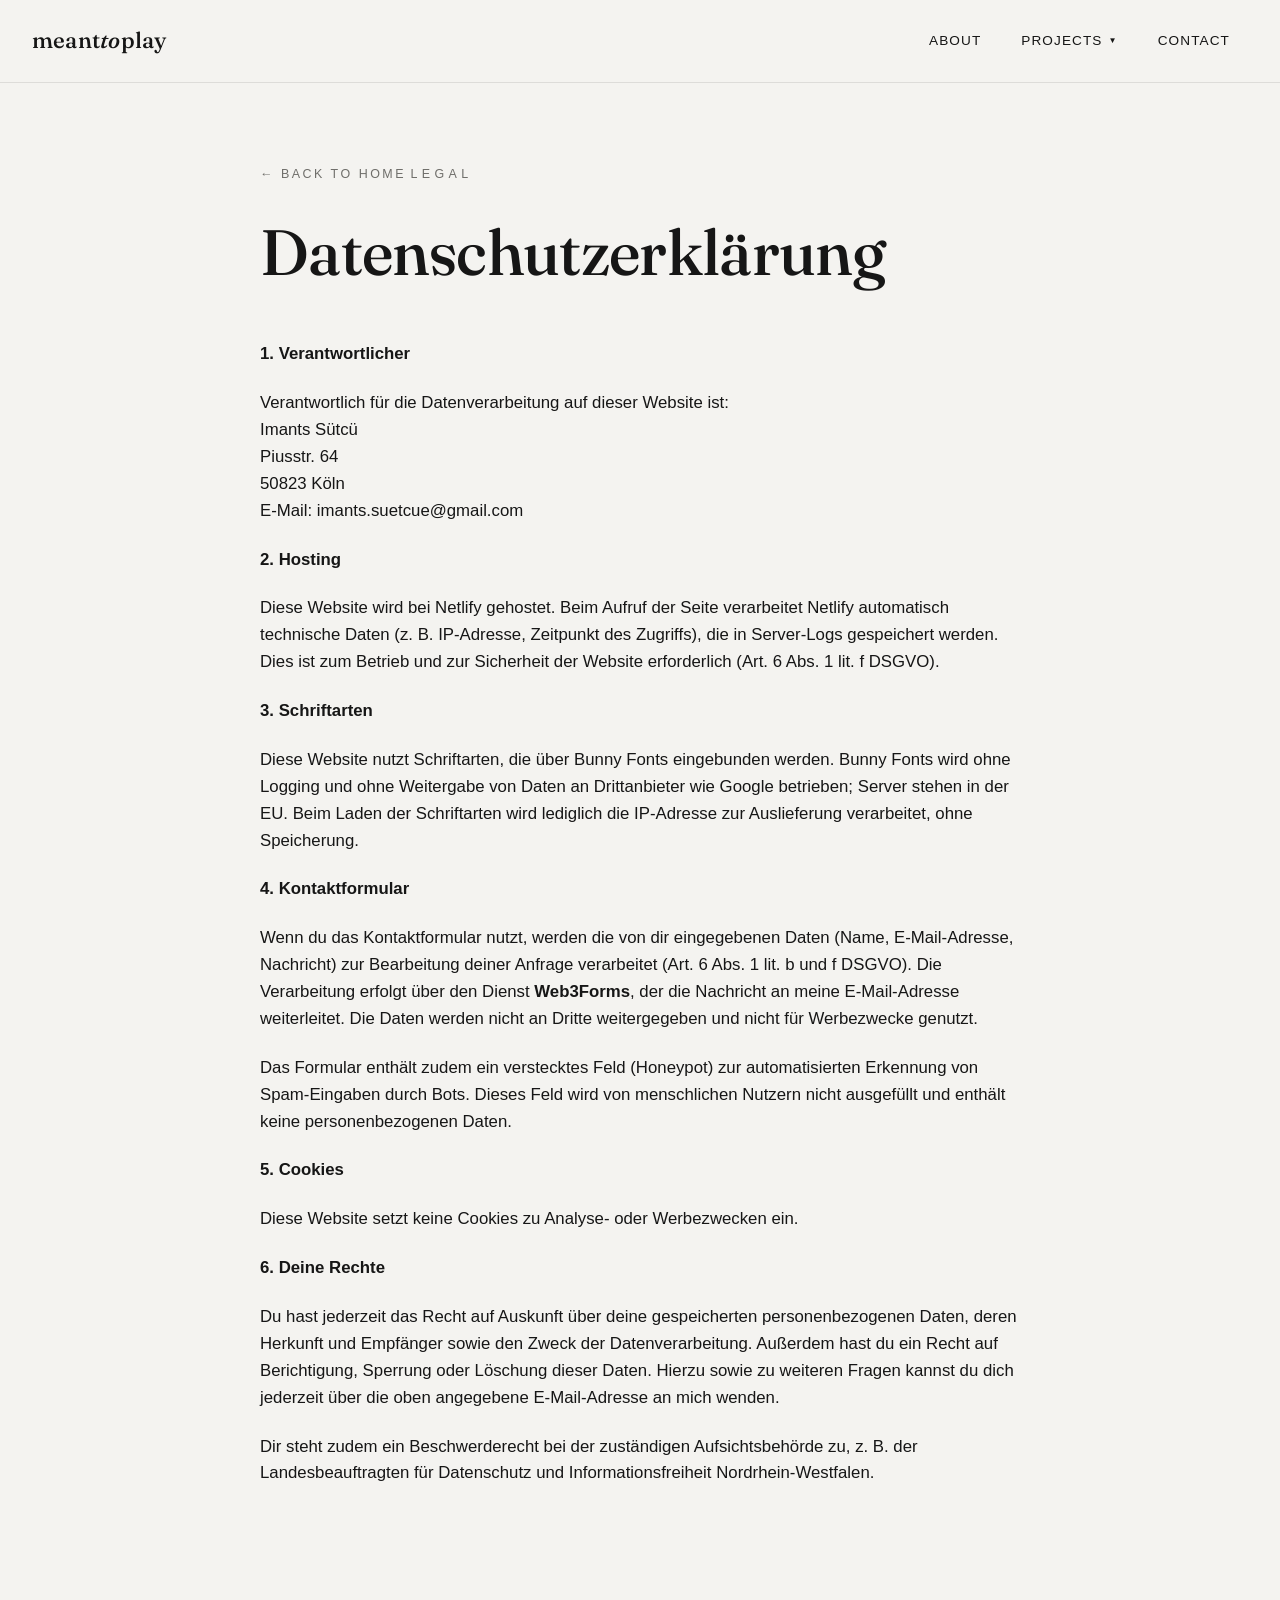
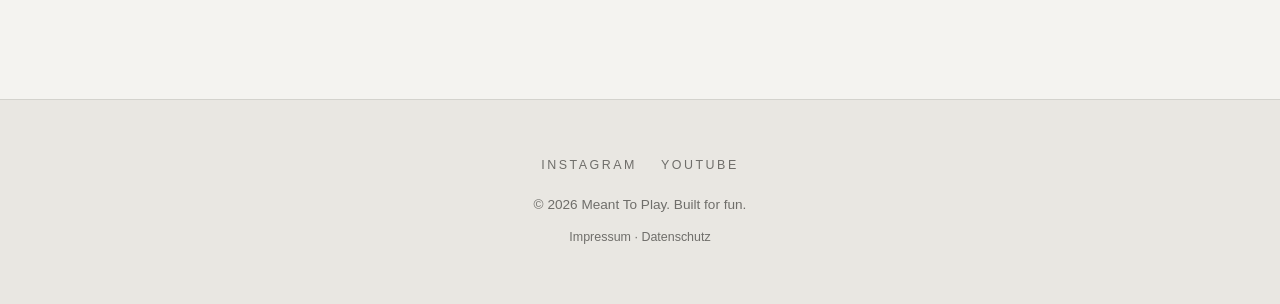
==== datenschutz.html @ 46ada6c0 "Add Impressum and Datenschutz pages, switch to privacy-friendly font CDN Adds legal pages required f" ====
<!DOCTYPE html>
<html lang="de">
<head>
<meta charset="UTF-8">
<meta name="viewport" content="width=device-width, initial-scale=1.0">
<title>Datenschutz · Meant To Play</title>
<meta name="robots" content="noindex">
<link rel="preconnect" href="https://fonts.bunny.net">
<link href="https://fonts.bunny.net/css?family=work-sans:300,400,500|fraunces:300i,500" rel="stylesheet">
<link rel="stylesheet" href="css/style.css">
</head>
<body>

<header class="site-header scrolled">
  <nav class="nav">
    <a href="index.html#top" class="logo">meant<span>to</span>play</a>
    <button class="nav-toggle" aria-label="Toggle menu" aria-expanded="false">&#9776;</button>
    <ul class="nav-links">
      <li><a href="index.html#about">About</a></li>
      <li>
        <button class="dropdown-toggle" aria-haspopup="true" aria-expanded="false">
          Projects <span class="caret">&#9660;</span>
        </button>
        <ul class="dropdown">
          <li><a href="projects/pokerface.html">Pokerface</a></li>
          <li><a href="projects/the-intern.html">The Intern</a></li>
        </ul>
      </li>
      <li><a href="index.html#contact">Contact</a></li>
    </ul>
  </nav>
</header>

<main>
  <section class="project-hero">
    <div class="container">
      <div class="project-hero-inner">
        <a href="index.html#top" class="back-link">&#8592; Back to home</a>
        <span class="eyebrow">Legal</span>
        <h1>Datenschutzerkl&auml;rung</h1>
      </div>
    </div>
  </section>

  <section>
    <div class="container">
      <div class="project-content">

        <p><strong>1. Verantwortlicher</strong></p>
        <p>
          Verantwortlich f&uuml;r die Datenverarbeitung auf dieser Website ist:<br>
          Imants S&uuml;tc&uuml;<br>
          Piusstr. 64<br>
          50823 K&ouml;ln<br>
          E-Mail: imants.suetcue@gmail.com
        </p>

        <p><strong>2. Hosting</strong></p>
        <p>Diese Website wird bei Netlify gehostet. Beim Aufruf der Seite verarbeitet Netlify automatisch technische Daten (z. B. IP-Adresse, Zeitpunkt des Zugriffs), die in Server-Logs gespeichert werden. Dies ist zum Betrieb und zur Sicherheit der Website erforderlich (Art. 6 Abs. 1 lit. f DSGVO).</p>

        <p><strong>3. Schriftarten</strong></p>
        <p>Diese Website nutzt Schriftarten, die &uuml;ber Bunny Fonts eingebunden werden. Bunny Fonts wird ohne Logging und ohne Weitergabe von Daten an Drittanbieter wie Google betrieben; Server stehen in der EU. Beim Laden der Schriftarten wird lediglich die IP-Adresse zur Auslieferung verarbeitet, ohne Speicherung.</p>

        <p><strong>4. Kontaktformular</strong></p>
        <p>Wenn du das Kontaktformular nutzt, werden die von dir eingegebenen Daten (Name, E-Mail-Adresse, Nachricht) zur Bearbeitung deiner Anfrage verarbeitet (Art. 6 Abs. 1 lit. b und f DSGVO). Die Verarbeitung erfolgt &uuml;ber den Dienst <strong>Web3Forms</strong>, der die Nachricht an meine E-Mail-Adresse weiterleitet. Die Daten werden nicht an Dritte weitergegeben und nicht f&uuml;r Werbezwecke genutzt.</p>
        <p>Das Formular enth&auml;lt zudem ein verstecktes Feld (Honeypot) zur automatisierten Erkennung von Spam-Eingaben durch Bots. Dieses Feld wird von menschlichen Nutzern nicht ausgef&uuml;llt und enth&auml;lt keine personenbezogenen Daten.</p>

        <p><strong>5. Cookies</strong></p>
        <p>Diese Website setzt keine Cookies zu Analyse- oder Werbezwecken ein.</p>

        <p><strong>6. Deine Rechte</strong></p>
        <p>Du hast jederzeit das Recht auf Auskunft &uuml;ber deine gespeicherten personenbezogenen Daten, deren Herkunft und Empf&auml;nger sowie den Zweck der Datenverarbeitung. Au&szlig;erdem hast du ein Recht auf Berichtigung, Sperrung oder L&ouml;schung dieser Daten. Hierzu sowie zu weiteren Fragen kannst du dich jederzeit &uuml;ber die oben angegebene E-Mail-Adresse an mich wenden.</p>
        <p>Dir steht zudem ein Beschwerderecht bei der zust&auml;ndigen Aufsichtsbeh&ouml;rde zu, z. B. der Landesbeauftragten f&uuml;r Datenschutz und Informationsfreiheit Nordrhein-Westfalen.</p>

      </div>
    </div>
  </section>
</main>

<footer class="site-footer">
  <div class="container">
    <div class="socials">
      <a href="https://www.instagram.com/imantssuetcue?igsh=MXR2cmdhZXhpb3UwZQ%3D%3D&amp;utm_source=qr" target="_blank" rel="noopener">Instagram</a>
      <a href="https://www.youtube.com/@imantssuetcue" target="_blank" rel="noopener">YouTube</a>
    </div>
    <p>&copy; <span id="year"></span> Meant To Play. Built for fun.</p>
    <p class="legal-links"><a href="impressum.html">Impressum</a> &middot; <a href="datenschutz.html">Datenschutz</a></p>
  </div>
</footer>

<script src="js/main.js"></script>
</body>
</html>
---- css/style.css ----
:root {
  --color-bg: #f4f3f0;
  --color-bg-alt: #e9e7e2;
  --color-text: #161616;
  --color-muted: #6f6e6a;
  --color-line: rgba(22, 22, 22, 0.1);
  --max-width: 1100px;
  --radius: 4px;
  --transition: 0.3s ease;
}

* {
  box-sizing: border-box;
  margin: 0;
  padding: 0;
}

html {
  scroll-behavior: smooth;
}

body {
  font-family: 'Work Sans', sans-serif;
  font-weight: 300;
  color: var(--color-text);
  background: var(--color-bg);
  line-height: 1.6;
  -webkit-font-smoothing: antialiased;
}

h1, h2, h3, h4 {
  font-family: 'Fraunces', serif;
  font-weight: 500;
  line-height: 1.1;
  letter-spacing: -0.01em;
}

a {
  color: inherit;
  text-decoration: none;
}

img {
  max-width: 100%;
  display: block;
}

.container {
  max-width: var(--max-width);
  margin: 0 auto;
  padding: 0 24px;
}

/* ---------- Header / Nav ---------- */

.site-header {
  position: fixed;
  top: 0;
  left: 0;
  right: 0;
  z-index: 100;
  transition: background var(--transition), border-color var(--transition);
  border-bottom: 1px solid transparent;
}

.site-header.scrolled {
  background: rgba(244, 243, 240, 0.9);
  backdrop-filter: blur(10px);
  border-bottom: 1px solid var(--color-line);
}

.nav {
  display: flex;
  align-items: center;
  justify-content: space-between;
  padding: 22px 32px;
  width: 100%;
}

.logo {
  font-family: 'Fraunces', serif;
  font-weight: 500;
  font-size: 1.4rem;
  letter-spacing: 0.01em;
  color: #fff;
  transition: color var(--transition);
}

.logo span {
  font-style: italic;
}

.site-header.scrolled .logo {
  color: var(--color-text);
}

.nav-links {
  display: flex;
  align-items: center;
  gap: 4px;
  list-style: none;
}

.nav-links > li {
  position: relative;
}

.nav-links > li > a,
.nav-links > li > button {
  display: inline-flex;
  align-items: center;
  gap: 6px;
  padding: 8px 18px;
  font-weight: 400;
  font-size: 0.85rem;
  letter-spacing: 0.08em;
  text-transform: uppercase;
  border-radius: 999px;
  transition: background var(--transition), color var(--transition);
  background: none;
  border: none;
  font-family: inherit;
  cursor: pointer;
  color: #fff;
}

.site-header.scrolled .nav-links > li > a,
.site-header.scrolled .nav-links > li > button {
  color: var(--color-text);
}

.nav-links > li > a:hover,
.nav-links > li > button:hover,
.nav-links > li.open > button {
  background: rgba(255, 255, 255, 0.12);
}

.site-header.scrolled .nav-links > li > a:hover,
.site-header.scrolled .nav-links > li > button:hover,
.site-header.scrolled .nav-links > li.open > button {
  background: rgba(22, 22, 22, 0.06);
}

.nav-links .caret {
  font-size: 0.6em;
  transition: transform var(--transition);
}

.nav-links > li.open .caret {
  transform: rotate(180deg);
}

/* Dropdown */

.dropdown {
  position: absolute;
  top: calc(100% + 8px);
  left: 50%;
  transform: translateX(-50%) translateY(8px);
  min-width: 200px;
  background: var(--color-text);
  border-radius: var(--radius);
  box-shadow: 0 12px 30px rgba(0, 0, 0, 0.25);
  padding: 8px;
  list-style: none;
  opacity: 0;
  visibility: hidden;
  transition: opacity var(--transition), transform var(--transition), visibility var(--transition);
}

.nav-links > li.open .dropdown,
.nav-links > li:hover .dropdown,
.nav-links > li:focus-within .dropdown {
  opacity: 1;
  visibility: visible;
  transform: translateX(-50%) translateY(0);
}

.dropdown li a {
  display: block;
  padding: 12px 16px;
  border-radius: 2px;
  font-size: 0.85rem;
  font-weight: 400;
  letter-spacing: 0.04em;
  color: #fff;
  transition: background var(--transition);
}

.dropdown li a:hover {
  background: rgba(255, 255, 255, 0.1);
}

/* Mobile nav toggle */

.nav-toggle {
  display: none;
  background: none;
  border: none;
  cursor: pointer;
  font-size: 1.5rem;
  padding: 4px 8px;
  color: #fff;
  transition: color var(--transition);
}

.site-header.scrolled .nav-toggle {
  color: var(--color-text);
}

@media (max-width: 760px) {
  .nav-toggle {
    display: block;
  }

  .nav-links {
    position: absolute;
    top: 100%;
    left: 0;
    right: 0;
    background: var(--color-text);
    flex-direction: column;
    align-items: stretch;
    gap: 0;
    padding: 8px 24px 16px;
    display: none;
  }

  .nav-links.open {
    display: flex;
  }

  .nav-links > li > a,
  .nav-links > li > button {
    width: 100%;
    justify-content: space-between;
    border-radius: 2px;
    color: #fff;
  }

  .dropdown {
    position: static;
    transform: none;
    box-shadow: none;
    opacity: 1;
    visibility: visible;
    display: none;
    width: 100%;
    margin-top: 4px;
    padding-left: 8px;
    background: rgba(255, 255, 255, 0.06);
  }

  .nav-links > li.open .dropdown {
    display: block;
  }
}

/* ---------- Hero Carousel ---------- */

.hero-carousel {
  position: relative;
  height: 100vh;
  min-height: 560px;
  overflow: hidden;
  background: #0c0c0c;
  padding: 0;
}

.hero-carousel .carousel-track {
  display: flex;
  height: 100%;
  transition: transform 1.1s cubic-bezier(0.65, 0, 0.35, 1);
}

.hero-carousel .carousel-slide {
  flex: 0 0 100%;
  height: 100%;
  position: relative;
}

.hero-carousel .carousel-slide img {
  width: 100%;
  height: 100%;
  object-fit: cover;
  filter: grayscale(35%) contrast(1.05);
}

.hero-carousel .carousel-slide::after {
  content: '';
  position: absolute;
  inset: 0;
  background: linear-gradient(180deg, rgba(0, 0, 0, 0.35) 0%, rgba(0, 0, 0, 0.1) 40%, rgba(0, 0, 0, 0.55) 100%);
}

.hero-content {
  position: absolute;
  inset: 0;
  z-index: 5;
  display: flex;
  flex-direction: column;
  align-items: center;
  justify-content: center;
  text-align: center;
  color: #fff;
  pointer-events: none;
  padding: 0 24px;
}

.hero-content .eyebrow {
  font-size: 0.8rem;
  font-weight: 400;
  letter-spacing: 0.35em;
  text-transform: uppercase;
  margin-bottom: 22px;
  opacity: 0.85;
}

.hero-content h1 {
  font-size: clamp(3rem, 10vw, 7rem);
  font-weight: 500;
  margin-bottom: 22px;
}

.hero-content h1 em {
  font-style: italic;
  font-weight: 300;
}

.hero-content p {
  max-width: 520px;
  margin: 0 auto;
  font-size: 1.05rem;
  font-weight: 300;
  opacity: 0.85;
}

.scroll-cue {
  position: absolute;
  bottom: 36px;
  left: 50%;
  transform: translateX(-50%);
  z-index: 5;
  color: #fff;
  display: flex;
  flex-direction: column;
  align-items: center;
  gap: 10px;
  font-size: 0.75rem;
  letter-spacing: 0.3em;
  text-transform: uppercase;
  opacity: 0.85;
}

.scroll-cue .line {
  width: 1px;
  height: 40px;
  background: rgba(255, 255, 255, 0.6);
  animation: scroll-cue-move 2s ease-in-out infinite;
}

@keyframes scroll-cue-move {
  0%, 100% { transform: scaleY(1); transform-origin: top; }
  50% { transform: scaleY(0.4); transform-origin: top; }
}

.hero-carousel .carousel-controls {
  position: absolute;
  inset: 0;
  z-index: 6;
  display: flex;
  align-items: center;
  justify-content: space-between;
  padding: 0 24px;
  pointer-events: none;
}

.hero-carousel .carousel-btn {
  pointer-events: all;
  background: transparent;
  border: 1px solid rgba(255, 255, 255, 0.4);
  color: #fff;
  width: 48px;
  height: 48px;
  border-radius: 50%;
  font-size: 1.3rem;
  cursor: pointer;
  display: flex;
  align-items: center;
  justify-content: center;
  transition: background var(--transition), border-color var(--transition);
}

.hero-carousel .carousel-btn:hover {
  background: rgba(255, 255, 255, 0.12);
  border-color: #fff;
}

.hero-carousel .carousel-dots {
  position: absolute;
  bottom: 36px;
  right: 24px;
  z-index: 6;
  display: flex;
  gap: 10px;
}

.hero-carousel .carousel-dots button {
  width: 8px;
  height: 8px;
  border-radius: 50%;
  border: 1px solid rgba(255, 255, 255, 0.6);
  background: transparent;
  cursor: pointer;
  padding: 0;
  transition: background var(--transition), transform var(--transition);
}

.hero-carousel .carousel-dots button.active {
  background: #fff;
  transform: scale(1.2);
}

.hero-carousel .carousel-caption {
  position: absolute;
  left: 24px;
  bottom: 36px;
  z-index: 6;
  color: rgba(255, 255, 255, 0.75);
  font-size: 0.8rem;
  letter-spacing: 0.15em;
  text-transform: uppercase;
}

/* ---------- Sections (general) ---------- */

section {
  padding: 110px 0;
}

.section-header {
  margin-bottom: 56px;
}

.section-header .eyebrow {
  display: inline-block;
  font-size: 0.78rem;
  font-weight: 400;
  letter-spacing: 0.35em;
  text-transform: uppercase;
  color: var(--color-muted);
  margin-bottom: 16px;
}

.section-header h2 {
  font-size: clamp(2.2rem, 5vw, 3.4rem);
  font-weight: 500;
}

.section-header p {
  margin-top: 18px;
  color: var(--color-muted);
  max-width: 620px;
  font-weight: 300;
}

/* Reveal-on-scroll */

.reveal {
  opacity: 0;
  transform: translateY(28px);
  transition: opacity 0.8s ease, transform 0.8s ease;
}

.reveal.is-visible {
  opacity: 1;
  transform: translateY(0);
}

/* ---------- About ---------- */

.about {
  background: var(--color-bg);
  border-top: 1px solid var(--color-line);
}

.about-grid {
  display: grid;
  grid-template-columns: 1fr 1.3fr;
  gap: 64px;
  align-items: center;
}

.about-photo {
  overflow: hidden;
  aspect-ratio: 4 / 5;
}

.about-photo img {
  width: 100%;
  height: 100%;
  object-fit: cover;
  filter: grayscale(60%);
}

.about-text h2 {
  font-size: clamp(1.9rem, 4vw, 2.6rem);
  margin-bottom: 24px;
  font-weight: 500;
}

.about-text p {
  color: var(--color-muted);
  margin-bottom: 18px;
  font-size: 1.05rem;
  font-weight: 300;
}

.about-text p strong {
  color: var(--color-text);
  font-weight: 500;
}

.about-tags {
  display: flex;
  flex-wrap: wrap;
  gap: 10px;
  margin-top: 28px;
}

.about-tags span {
  border: 1px solid var(--color-line);
  border-radius: 999px;
  padding: 9px 20px;
  font-size: 0.78rem;
  font-weight: 400;
  letter-spacing: 0.1em;
  text-transform: uppercase;
  color: var(--color-muted);
}

@media (max-width: 760px) {
  .about-grid {
    grid-template-columns: 1fr;
  }

  .about-photo {
    max-width: 360px;
    margin: 0 auto;
  }
}

/* ---------- Projects ---------- */

.projects {
  background: var(--color-bg-alt);
  border-top: 1px solid var(--color-line);
}

.projects-grid {
  display: grid;
  grid-template-columns: repeat(auto-fit, minmax(280px, 1fr));
  gap: 1px;
  background: var(--color-line);
  border: 1px solid var(--color-line);
}

.project-card {
  background: var(--color-bg-alt);
  overflow: hidden;
  transition: background var(--transition);
  display: flex;
  flex-direction: column;
}

.project-card:hover {
  background: var(--color-bg);
}

.project-card .thumb {
  aspect-ratio: 4 / 3;
  overflow: hidden;
}

.project-card .thumb img {
  width: 100%;
  height: 100%;
  object-fit: cover;
  filter: grayscale(70%);
  transition: transform 0.6s ease, filter 0.6s ease;
}

.project-card:hover .thumb img {
  transform: scale(1.05);
  filter: grayscale(0%);
}

.project-card .body {
  padding: 28px 30px 32px;
  flex: 1;
  display: flex;
  flex-direction: column;
}

.project-card h3 {
  font-size: 1.4rem;
  margin-bottom: 10px;
  font-weight: 500;
}

.project-card p {
  color: var(--color-muted);
  font-size: 0.95rem;
  font-weight: 300;
  margin-bottom: 22px;
  flex: 1;
}

.project-card .tag {
  display: inline-block;
  font-size: 0.72rem;
  font-weight: 500;
  letter-spacing: 0.25em;
  text-transform: uppercase;
  color: var(--color-muted);
  margin-bottom: 12px;
}

.project-card .link {
  font-weight: 400;
  font-size: 0.8rem;
  letter-spacing: 0.15em;
  text-transform: uppercase;
}

.project-card .link::after {
  content: ' \2192';
}

.project-card.placeholder {
  align-items: center;
  justify-content: center;
  text-align: center;
  color: var(--color-muted);
  padding: 40px 24px;
  font-size: 0.85rem;
  letter-spacing: 0.1em;
  text-transform: uppercase;
}

.project-card.placeholder:hover {
  background: var(--color-bg-alt);
}

/* ---------- Contact ---------- */

.contact {
  background: var(--color-bg);
  border-top: 1px solid var(--color-line);
}

.contact-form {
  max-width: 560px;
  display: flex;
  flex-direction: column;
  gap: 22px;
}

.form-row {
  display: flex;
  flex-direction: column;
  gap: 8px;
}

.form-row label {
  font-weight: 400;
  font-size: 0.78rem;
  letter-spacing: 0.2em;
  text-transform: uppercase;
  color: var(--color-muted);
}

.form-row input,
.form-row textarea {
  font-family: inherit;
  font-weight: 300;
  font-size: 1rem;
  padding: 14px 0;
  border: none;
  border-bottom: 1px solid var(--color-line);
  background: transparent;
  color: var(--color-text);
  border-radius: 0;
  transition: border-color var(--transition);
}

.form-row input:focus,
.form-row textarea:focus {
  outline: none;
  border-color: var(--color-text);
}

.form-row textarea {
  resize: vertical;
  min-height: 130px;
}

/* honeypot field - hidden from humans, bots fill it in */
.hp-field {
  position: absolute;
  left: -9999px;
  width: 1px;
  height: 1px;
  overflow: hidden;
}

.form-status {
  font-size: 0.85rem;
  font-weight: 400;
  letter-spacing: 0.05em;
  min-height: 1.4em;
}

.form-status.success {
  color: var(--color-text);
}

.form-status.error {
  color: #b3261e;
}

/* Buttons */

.btn {
  display: inline-flex;
  align-items: center;
  gap: 10px;
  padding: 16px 38px;
  border-radius: 999px;
  font-weight: 400;
  font-size: 0.8rem;
  letter-spacing: 0.2em;
  text-transform: uppercase;
  background: var(--color-text);
  color: var(--color-bg);
  transition: transform var(--transition), background var(--transition), opacity var(--transition);
  border: none;
  cursor: pointer;
  align-self: flex-start;
}

.btn:hover {
  transform: translateY(-2px);
  opacity: 0.85;
}

.btn.btn-outline {
  background: transparent;
  color: #fff;
  border: 1px solid rgba(255, 255, 255, 0.6);
}

.btn.btn-outline:hover {
  background: rgba(255, 255, 255, 0.1);
}

/* ---------- Footer ---------- */

.site-footer {
  padding: 56px 0;
  text-align: center;
  color: var(--color-muted);
  font-size: 0.85rem;
  font-weight: 300;
  background: var(--color-bg-alt);
  border-top: 1px solid var(--color-line);
}

.site-footer .socials {
  display: flex;
  justify-content: center;
  gap: 24px;
  margin-bottom: 18px;
}

.site-footer .socials a {
  font-weight: 400;
  font-size: 0.78rem;
  letter-spacing: 0.2em;
  text-transform: uppercase;
  transition: color var(--transition);
}

.site-footer .socials a:hover {
  color: var(--color-text);
}

.legal-links {
  margin-top: 12px;
  font-size: 0.78rem;
}

.legal-links a {
  transition: color var(--transition);
}

.legal-links a:hover {
  color: var(--color-text);
}

/* ---------- Project page ---------- */

.project-hero {
  padding: 160px 0 0;
}

.project-hero + section {
  padding-top: 36px;
}

.project-hero-inner {
  max-width: 760px;
  margin: 0 auto;
}

.project-hero .eyebrow {
  display: inline-block;
  font-size: 0.78rem;
  font-weight: 400;
  letter-spacing: 0.35em;
  text-transform: uppercase;
  color: var(--color-muted);
  margin-bottom: 18px;
}

.project-hero h1 {
  font-size: clamp(2.4rem, 6vw, 4rem);
  margin-bottom: 18px;
  font-weight: 500;
}

.project-hero .back-link {
  display: inline-flex;
  align-items: center;
  gap: 8px;
  margin-bottom: 32px;
  font-weight: 400;
  font-size: 0.78rem;
  letter-spacing: 0.2em;
  text-transform: uppercase;
  color: var(--color-muted);
  transition: color var(--transition);
}

.project-hero .back-link:hover {
  color: var(--color-text);
}

.project-content {
  max-width: 760px;
  margin: 0 auto;
  padding-bottom: 80px;
}

.project-content p {
  margin-bottom: 22px;
  font-size: 1.05rem;
  font-weight: 300;
  color: var(--color-text);
}

.project-content .lede {
  font-size: 1.25rem;
  font-weight: 300;
  color: var(--color-muted);
  margin-bottom: 36px;
}

.video-embed {
  position: relative;
  width: 100%;
  aspect-ratio: 16 / 9;
  overflow: hidden;
  margin: 40px 0;
}

.video-embed iframe {
  position: absolute;
  inset: 0;
  width: 100%;
  height: 100%;
  border: 0;
  filter: grayscale(15%);
}

/* ---------- Pricing table ---------- */

.pricing-grid {
  display: grid;
  grid-template-columns: repeat(3, 1fr);
  gap: 1px;
  background: var(--color-line);
  border: 1px solid var(--color-line);
  margin: 40px 0;
}

.pricing-card {
  background: var(--color-bg);
  padding: 32px 24px;
  display: flex;
  flex-direction: column;
  gap: 6px;
  text-align: center;
}

.pricing-card--highlight {
  background: var(--color-text);
  color: var(--color-bg);
}

.pricing-value {
  font-family: 'Fraunces', serif;
  font-size: 1.8rem;
  font-weight: 500;
}

.pricing-label {
  font-size: 0.75rem;
  font-weight: 500;
  letter-spacing: 0.18em;
  text-transform: uppercase;
  color: var(--color-muted);
}

.pricing-card--highlight .pricing-label {
  color: rgba(244, 243, 240, 0.7);
}

.pricing-card p {
  margin: 10px 0 0;
  font-size: 0.9rem;
  color: var(--color-muted);
}

.pricing-card--highlight p {
  color: rgba(244, 243, 240, 0.85);
}

@media (max-width: 640px) {
  .pricing-grid {
    grid-template-columns: 1fr;
  }
}

.project-content .resource-link {
  display: inline-flex;
  align-items: center;
  gap: 12px;
  padding: 18px 32px;
  border: 1px solid var(--color-line);
  font-weight: 400;
  font-size: 0.8rem;
  letter-spacing: 0.15em;
  text-transform: uppercase;
  margin: 12px 0 36px;
  transition: background var(--transition), border-color var(--transition);
}

.project-content .resource-link:hover {
  background: var(--color-bg-alt);
  border-color: var(--color-text);
}
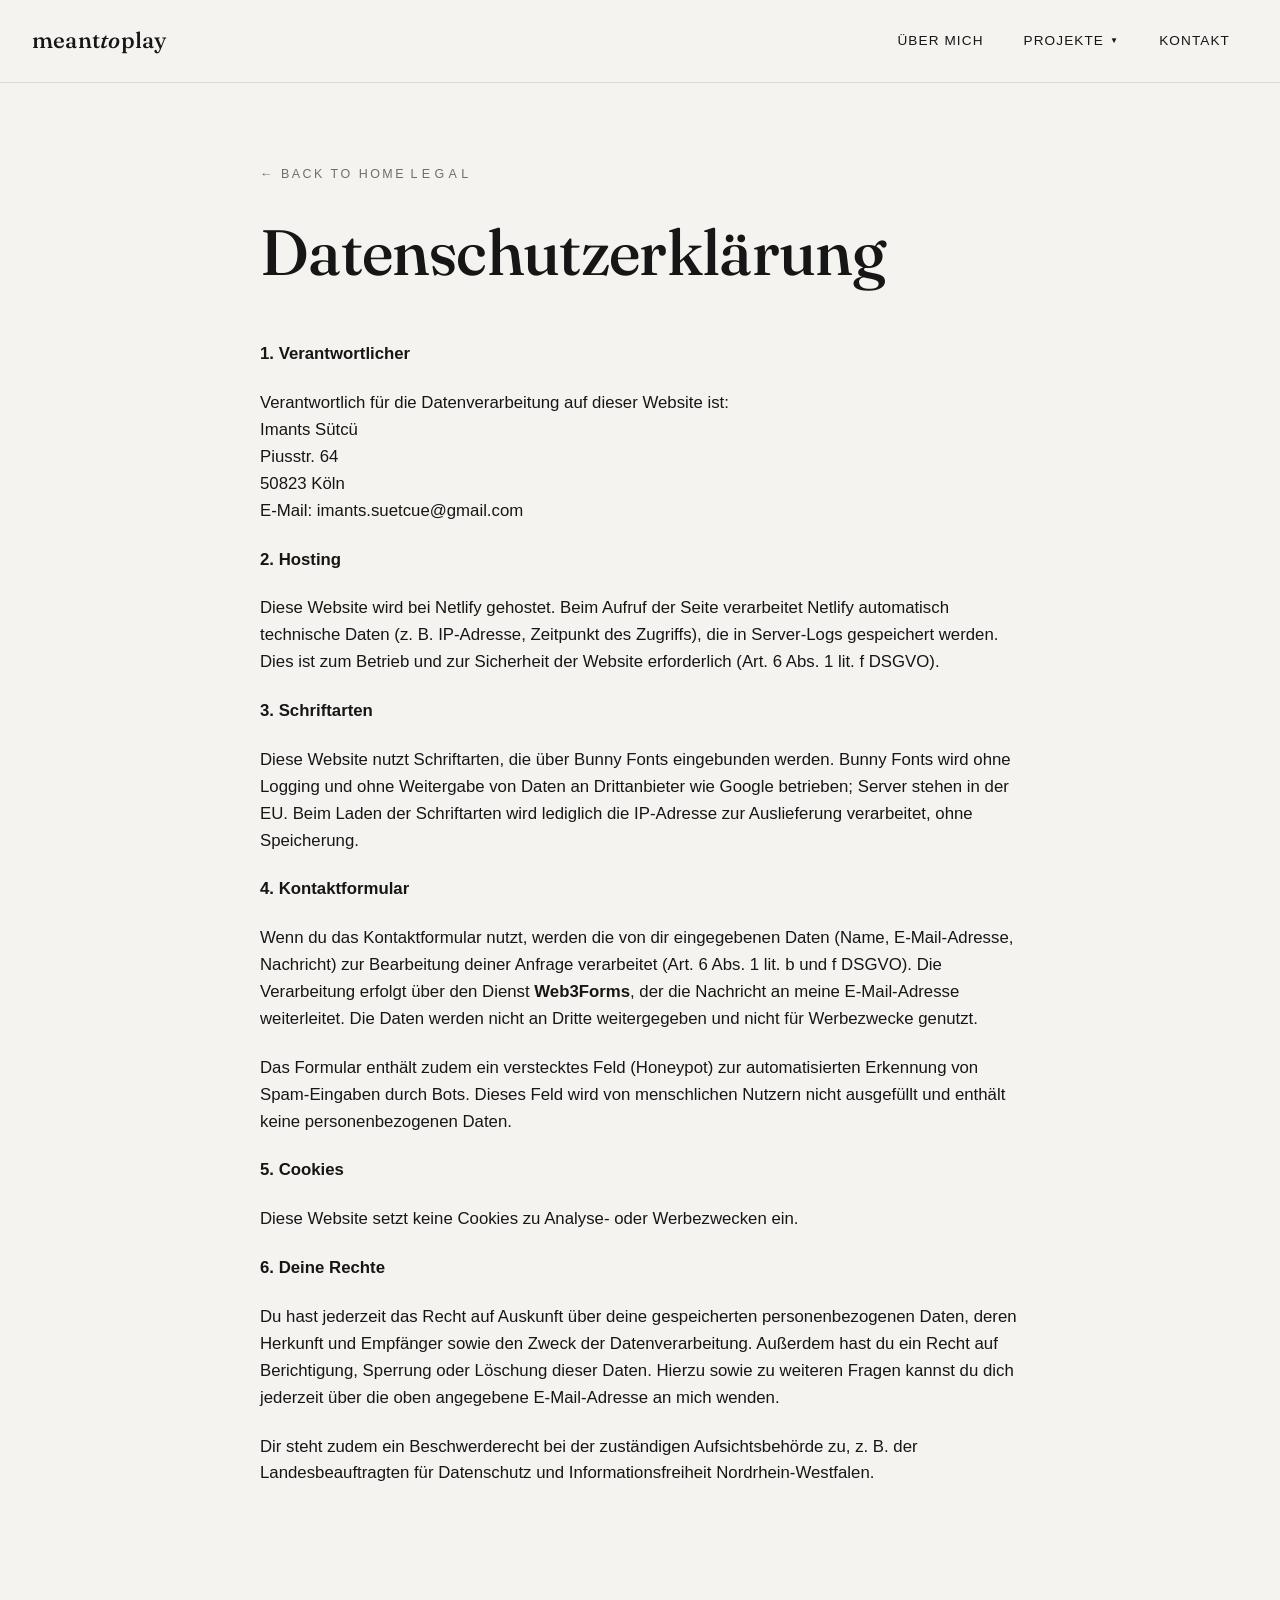
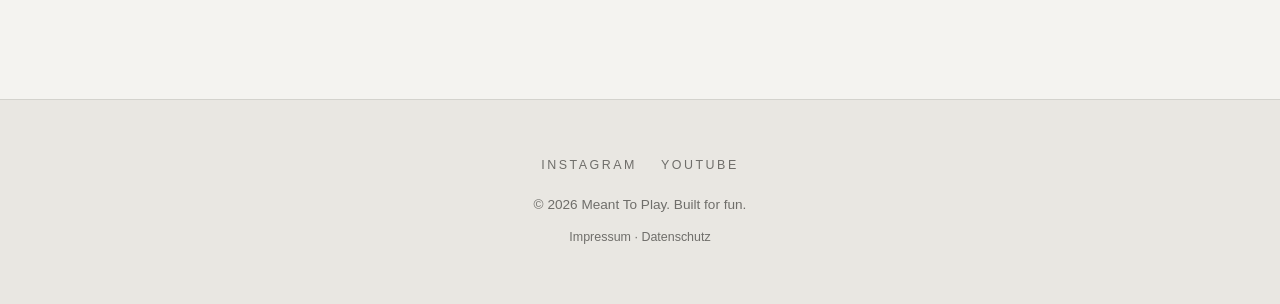
==== commit 2bdbf265: "Add The Projectdeveloper page, translate site to German, add contact buttons - New project page: The" ====
--- a/datenschutz.html
+++ b/datenschutz.html
@@ -16,17 +16,18 @@
     <a href="index.html#top" class="logo">meant<span>to</span>play</a>
     <button class="nav-toggle" aria-label="Toggle menu" aria-expanded="false">&#9776;</button>
     <ul class="nav-links">
-      <li><a href="index.html#about">About</a></li>
+      <li><a href="index.html#about">Über mich</a></li>
       <li>
         <button class="dropdown-toggle" aria-haspopup="true" aria-expanded="false">
-          Projects <span class="caret">&#9660;</span>
+          Projekte <span class="caret">&#9660;</span>
         </button>
         <ul class="dropdown">
           <li><a href="projects/pokerface.html">Pokerface</a></li>
           <li><a href="projects/the-intern.html">The Intern</a></li>
+          <li><a href="projects/the-projectdeveloper.html">The Projectdeveloper</a></li>
         </ul>
       </li>
-      <li><a href="index.html#contact">Contact</a></li>
+      <li><a href="index.html#contact">Kontakt</a></li>
     </ul>
   </nav>
 </header>
--- a/css/style.css
+++ b/css/style.css
@@ -893,6 +893,29 @@
   filter: grayscale(15%);
 }
 
+.video-embed:has(video) {
+  aspect-ratio: unset;
+}
+
+.video-embed video {
+  position: static;
+  width: 100%;
+  height: auto;
+  border: 0;
+  filter: grayscale(15%);
+}
+
+/* ---------- Video showcase label ---------- */
+.video-showcase-label {
+  font-size: 0.75rem;
+  font-weight: 500;
+  letter-spacing: 0.18em;
+  text-transform: uppercase;
+  color: var(--color-muted);
+  margin-bottom: 12px;
+  display: block;
+}
+
 /* ---------- Pricing table ---------- */
 
 .pricing-grid {
